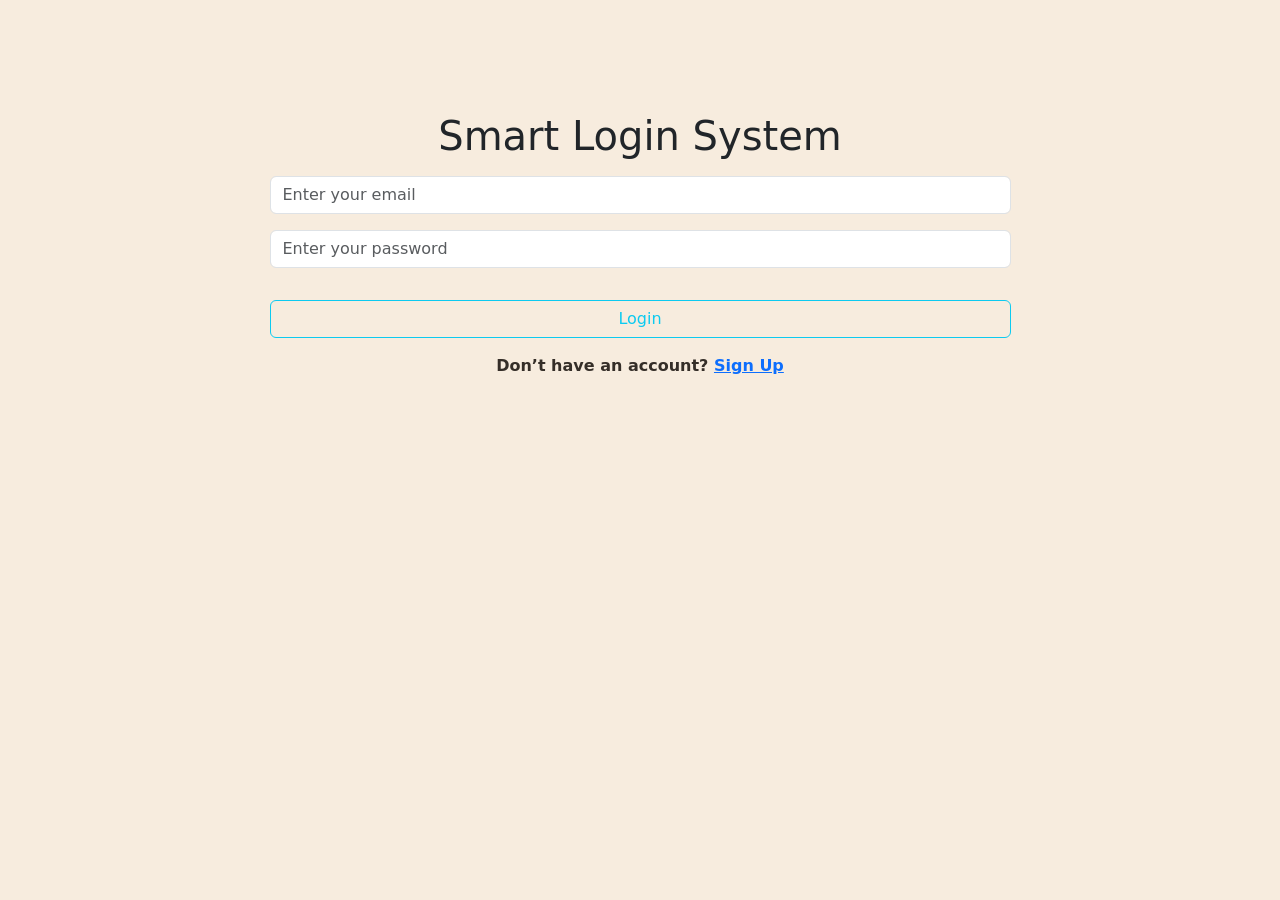
==== index.html @ 16ab787c "Smart Login: fix broken register flow, real logout, inline validation, contrast fixes, README" ====
<!DOCTYPE html>
<html lang="en">
<head>
  <meta charset="UTF-8" />
  <meta name="viewport" content="width=device-width, initial-scale=1.0"/>
  <title>Smart Login System</title>

  <link rel="stylesheet" href="CSS/bootstrap.min.css">
  <link rel="stylesheet" href="CSS/all.min.css">
  <link rel="stylesheet" href="CSS/style.css">

  
</head>
<body class="body">

  <div class="all container my-5 mb-5">
    <div class="text-center m-auto w-75 p-5">
      
      <div class="heading fw-bold display-3 my-3">
        <h1>Smart Login System</h1>
      </div>

      <div class="input-div mb-3">
        <input type="email" class="   form-control my-3" placeholder="Enter your email" id="signinEmail">
     

      
        <input type="password" class="  form-control my-3" placeholder="Enter your password" id="signinPassword">
       </div>

      <div class="d-grid gap-2">
        <button id="signinBtn" type="button" class="btn btn-outline-info my-3">Login</button>
        <p id="formMsg" class="d-none mt-2"></p>

      </div>

      <p class="fw-semibold text-note">
        Don’t have an account? <a href="register.html">Sign Up</a>
      </p>
    </div>
  </div>

  <script src="JS/bootstrap.bundle.min.js"></script>
  <script src="JS/main.js"></script>
</body>
</html>
---- CSS/style.css ----
body{
    background-color: #F7ECDE;
}

.form-heading {
  background: linear-gradient(to right, #56ab2f, #f2d50f); 
  -webkit-background-clip: text;
  -webkit-text-fill-color: transparent;
}
/* readable secondary text on the cream background */
body .text-note, body p[style*="color: white"], body p[style*="color:white"] {
  color: #352E28 !important;
}
.custom-navbar {
  background-color: #352E28;
  padding: 10px 0;
}
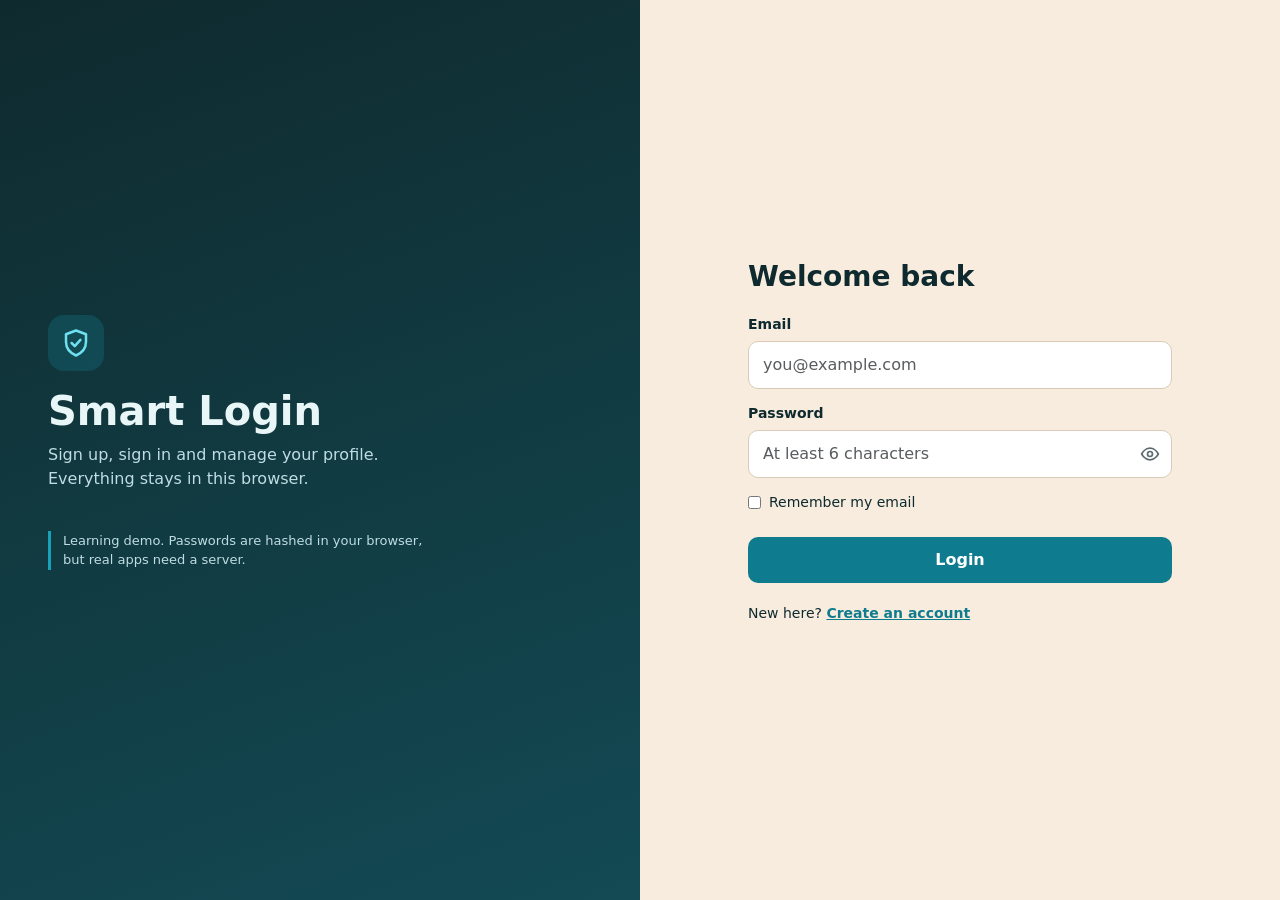
==== commit e0b375e7: "Smart Login 1.1: hashed passwords, profile page, show/hide password, strength meter, new design" ====
--- a/index.html
+++ b/index.html
@@ -1,48 +1,40 @@
-
-
 <!DOCTYPE html>
 <html lang="en">
 <head>
   <meta charset="UTF-8" />
   <meta name="viewport" content="width=device-width, initial-scale=1.0"/>
   <title>Smart Login System</title>
-
+  <meta property="og:type" content="website" />
+  <meta property="og:title" content="Smart Login System" />
+  <meta property="og:description" content="Login and signup demo with client-side validation, hashed passwords and a profile page, stored in your browser with localStorage." />
+  <meta property="og:url" content="https://malakmo7amed309.github.io/smart-login/" />
+  <meta property="og:image" content="https://malakmo7amed309.github.io/smart-login/og-image.png" />
+  <meta property="og:image:width" content="1200" />
+  <meta property="og:image:height" content="630" />
+  <meta name="twitter:card" content="summary_large_image" />
   <link rel="stylesheet" href="CSS/bootstrap.min.css">
-  <link rel="stylesheet" href="CSS/all.min.css">
   <link rel="stylesheet" href="CSS/style.css">
-
-  
 </head>
-<body class="body">
-
-  <div class="all container my-5 mb-5">
-    <div class="text-center m-auto w-75 p-5">
-      
-      <div class="heading fw-bold display-3 my-3">
-        <h1>Smart Login System</h1>
-      </div>
-
-      <div class="input-div mb-3">
-        <input type="email" class="   form-control my-3" placeholder="Enter your email" id="signinEmail">
-     
-
-      
-        <input type="password" class="  form-control my-3" placeholder="Enter your password" id="signinPassword">
-       </div>
-
-      <div class="d-grid gap-2">
-        <button id="signinBtn" type="button" class="btn btn-outline-info my-3">Login</button>
-        <p id="formMsg" class="d-none mt-2"></p>
-
-      </div>
-
-      <p class="fw-semibold text-note">
-        Don’t have an account? <a href="register.html">Sign Up</a>
-      </p>
-    </div>
-  </div>
-
-  <script src="JS/bootstrap.bundle.min.js"></script>
-  <script src="JS/main.js"></script>
+<body>
+<main class="shell">
+  <aside class="side"><div class="logo" aria-hidden="true"><svg viewBox="0 0 24 24" width="30" height="30"><path d="M12 2l8 3v6c0 5-3.400 9-8 11-4.600-2-8-6-8-11V5z" fill="none" stroke="currentColor" stroke-width="2" stroke-linejoin="round"/><path d="M8.500 12l2.500 2.500 4.500-5" fill="none" stroke="currentColor" stroke-width="2" stroke-linecap="round" stroke-linejoin="round"/></svg></div>
+    <h1>Smart Login</h1><p>Sign up, sign in and manage your profile. Everything stays in this browser.</p>
+    <p class="demo">Learning demo. Passwords are hashed in your browser, but real apps need a server.</p></aside>
+  <section class="panel">
+    <h2>Welcome back</h2>
+    <form id="loginForm" novalidate>
+        <label class="lbl" for="signinEmail">Email</label>
+        <input type="email" class="form-control" id="signinEmail" autocomplete="email" placeholder="you@example.com">
+        <label class="lbl" for="signinPassword">Password</label>
+        <div class="pw"><input type="password" class="form-control" id="signinPassword" autocomplete="current-password" placeholder="At least 6 characters">
+        <button type="button" class="eye" data-eye="signinPassword" aria-label="Show password" aria-pressed="false"><svg viewBox="0 0 24 24" width="20" height="20" aria-hidden="true"><path d="M2 12s3.600-7 10-7 10 7 10 7-3.600 7-10 7S2 12 2 12z" fill="none" stroke="currentColor" stroke-width="2"/><circle cx="12" cy="12" r="3" fill="none" stroke="currentColor" stroke-width="2"/></svg></button></div>
+        <label class="check"><input type="checkbox" id="remember"> Remember my email</label>
+        <p id="formMsg" class="msg d-none" role="alert"></p>
+        <button id="signinBtn" type="submit" class="btn-main">Login</button>
+    </form>
+    <p class="alt">New here? <a href="register.html">Create an account</a></p>
+  </section>
+</main>
+<script src="JS/main.js"></script>
 </body>
-</html>     +</html>
--- a/CSS/style.css
+++ b/CSS/style.css
@@ -1,19 +1,42 @@
-
- 
-body{
-    background-color: #F7ECDE;
-}
-
-.form-heading {
-  background: linear-gradient(to right, #56ab2f, #f2d50f); 
-  -webkit-background-clip: text;
-  -webkit-text-fill-color: transparent;
-}
-/* readable secondary text on the cream background */
-body .text-note, body p[style*="color: white"], body p[style*="color:white"] {
-  color: #352E28 !important;
-}
-.custom-navbar {
-  background-color: #352E28;
-  padding: 10px 0;
-}
+:root { --ink: #0f2a2e; --teal: #17a2b8; --teal-d: #0e7c8e; --cream: #f7ecde; --card: #fffaf3; --danger: #b3261e; --ok: #1e7a4a; }
+* { box-sizing: border-box; }
+body { margin: 0; background: var(--cream); color: var(--ink); font-family: system-ui, -apple-system, 'Segoe UI', sans-serif; min-height: 100vh; }
+.shell { display: grid; grid-template-columns: 1fr 1fr; min-height: 100vh; }
+.side { background: linear-gradient(160deg, #0f2a2e, #134a54); color: #e8f6f8; padding: 60px 48px; display: flex; flex-direction: column; justify-content: center; }
+.side h1 { font-size: 40px; font-weight: 800; margin: 16px 0 8px; }
+.side p { max-width: 380px; color: #bfdde2; }
+.side .demo { font-size: 13px; margin-top: 24px; border-left: 3px solid var(--teal); padding-left: 12px; }
+.logo { width: 56px; height: 56px; border-radius: 16px; background: rgba(23,162,184,.2); color: #6fe0f0; display: grid; place-items: center; }
+.panel { padding: 60px 48px; max-width: 520px; width: 100%; margin: auto; }
+.panel h2 { font-size: 28px; font-weight: 800; margin-bottom: 20px; }
+.lbl { display: block; font-weight: 600; font-size: 14px; margin: 14px 0 6px; }
+.form-control { border: 1.5px solid #d9cbb8; border-radius: 10px; padding: 11px 14px; background: #fff; }
+.form-control:focus { border-color: var(--teal); box-shadow: 0 0 0 3px rgba(23,162,184,.2); }
+.pw { position: relative; }
+.pw .form-control { padding-right: 46px; }
+.eye { position: absolute; right: 6px; top: 50%; transform: translateY(-50%); border: 0; background: none; color: #5d6b6e; padding: 6px; border-radius: 8px; cursor: pointer; }
+.eye[aria-pressed="true"] { color: var(--teal-d); }
+.check { display: flex; align-items: center; gap: 8px; margin: 14px 0; font-size: 14px; }
+.btn-main, .btn-danger, .btn-ghost { border: 0; border-radius: 10px; padding: 11px 18px; font-weight: 700; cursor: pointer; }
+.btn-main { background: var(--teal-d); color: #fff; width: 100%; margin-top: 10px; }
+.btn-main:hover { background: #0b6573; }
+.btn-danger { background: var(--danger); color: #fff; }
+.btn-ghost { background: transparent; color: #fff; border: 1.5px solid #ffffff66; }
+.btn-ghost:hover { background: #ffffff1a; }
+:focus-visible { outline: 3px solid #f2b705; outline-offset: 2px; }
+.msg { margin: 12px 0 0; font-size: 14px; font-weight: 600; }
+.is-error { color: var(--danger); } .is-ok { color: var(--ok); }
+.alt { margin-top: 20px; font-size: 14px; } .alt a { color: var(--teal-d); font-weight: 700; }
+.meter { height: 6px; background: #e6dccd; border-radius: 6px; margin-top: 10px; overflow: hidden; }
+.meter span { display: block; height: 100%; width: 0; transition: width .2s, background .2s; }
+.hint, .muted { font-size: 13px; color: #5d6b6e; margin: 6px 0 0; }
+.topnav { background: var(--ink); color: #fff; display: flex; justify-content: space-between; align-items: center; padding: 14px 24px; }
+.dash { max-width: 1000px; margin: 0 auto; padding: 40px 20px; }
+.dash h1 { font-size: 38px; font-weight: 800; color: var(--teal-d); margin: 0; }
+.cards { display: grid; grid-template-columns: repeat(auto-fit, minmax(280px, 1fr)); gap: 20px; margin-top: 28px; }
+.card-box { background: var(--card); border: 1px solid #eadfd0; border-radius: 16px; padding: 22px; }
+.card-box h2 { font-size: 18px; font-weight: 800; }
+.card-box.danger { border-color: #e7b9b5; }
+@media (max-width: 800px) { .shell { grid-template-columns: 1fr; } .side { padding: 32px 24px; } .side h1 { font-size: 30px; } .panel { padding: 32px 24px; } }
+@media (prefers-reduced-motion: reduce) { * { transition: none !important; } }
+.card-box .btn-danger { margin-top: 14px; }
